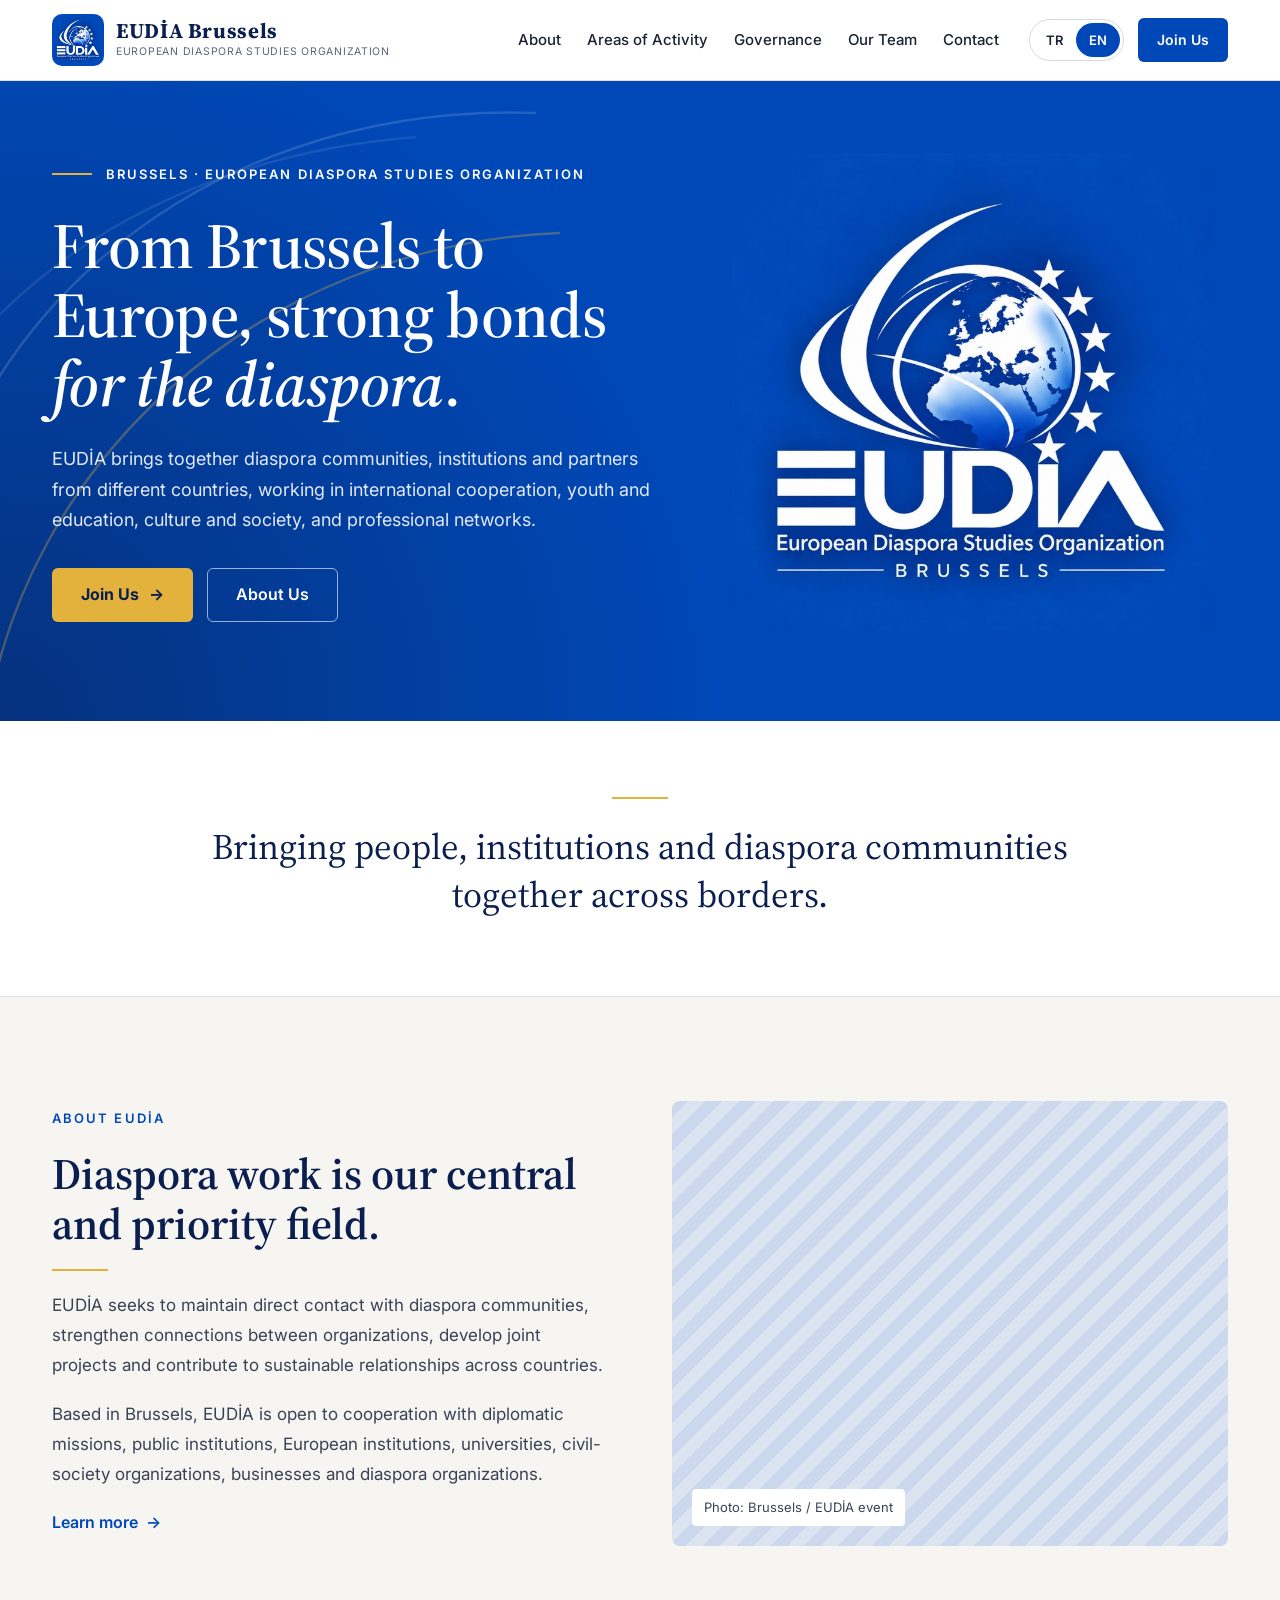
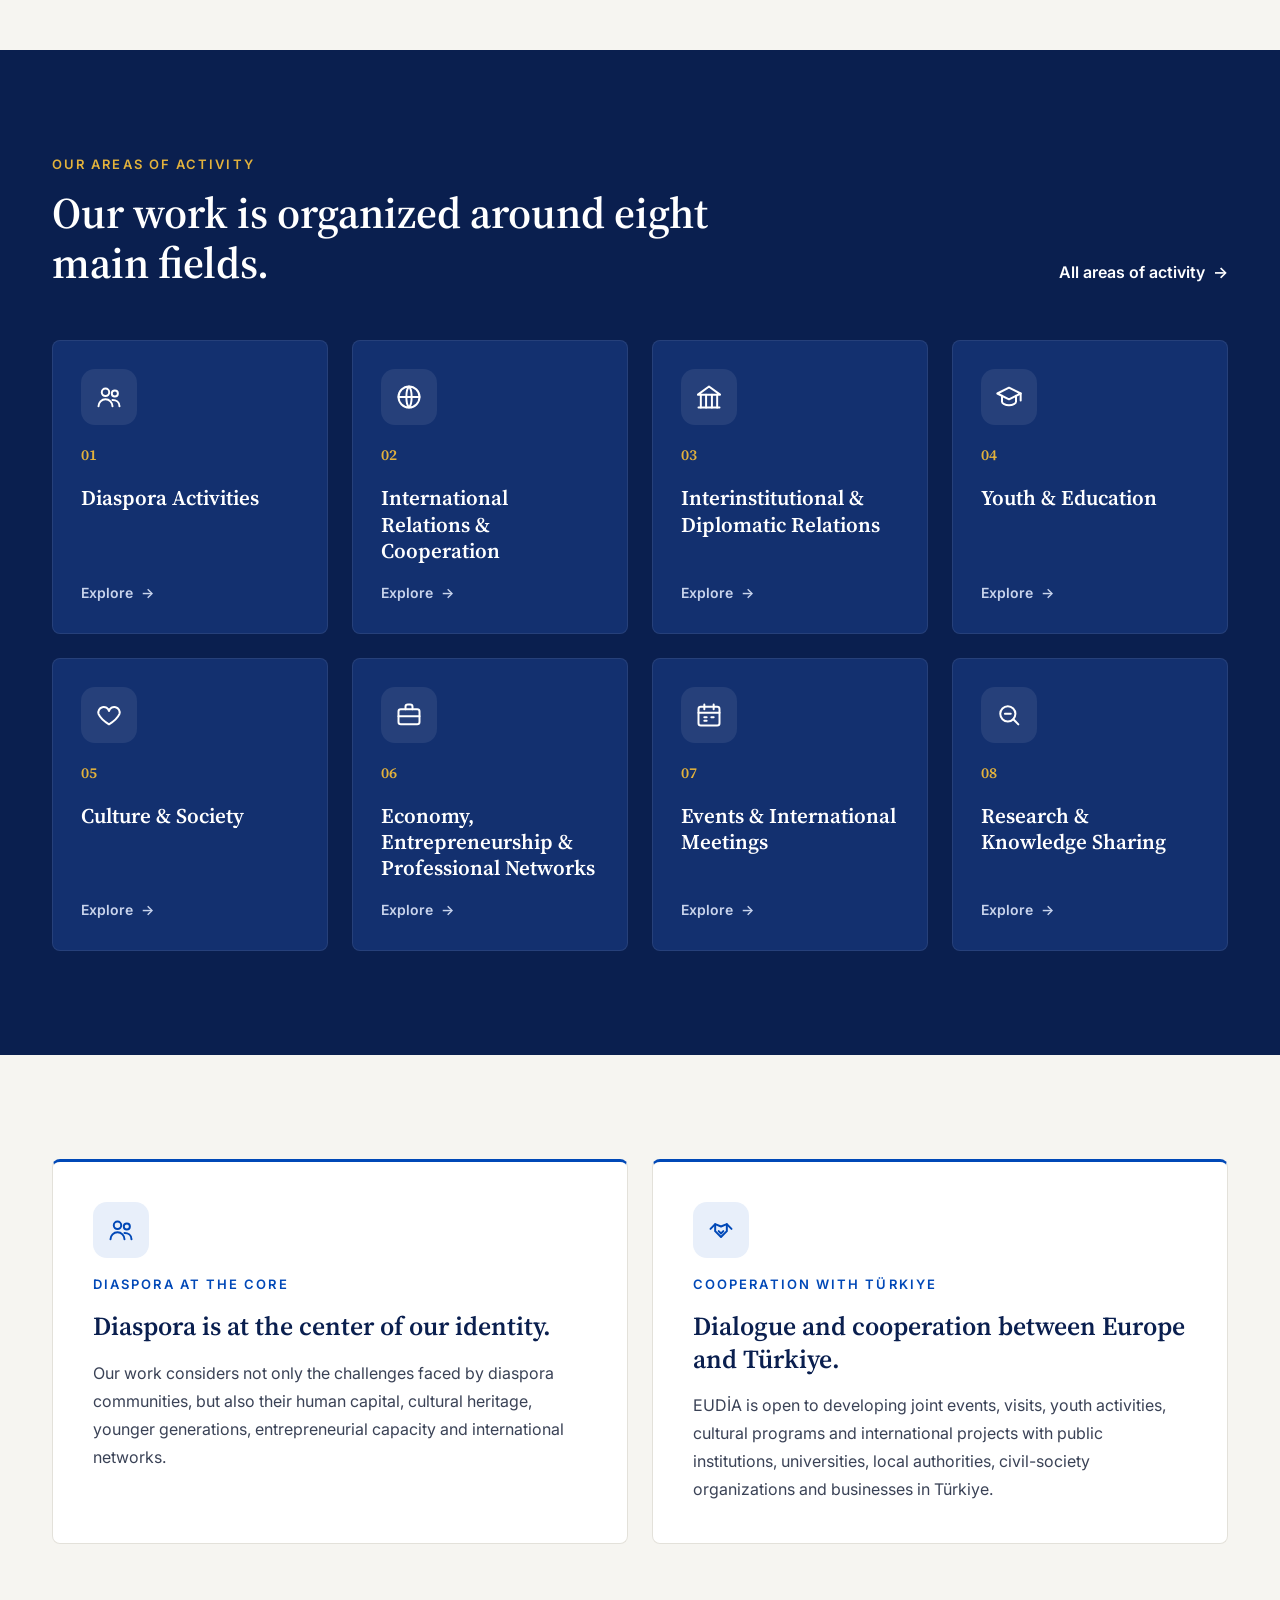
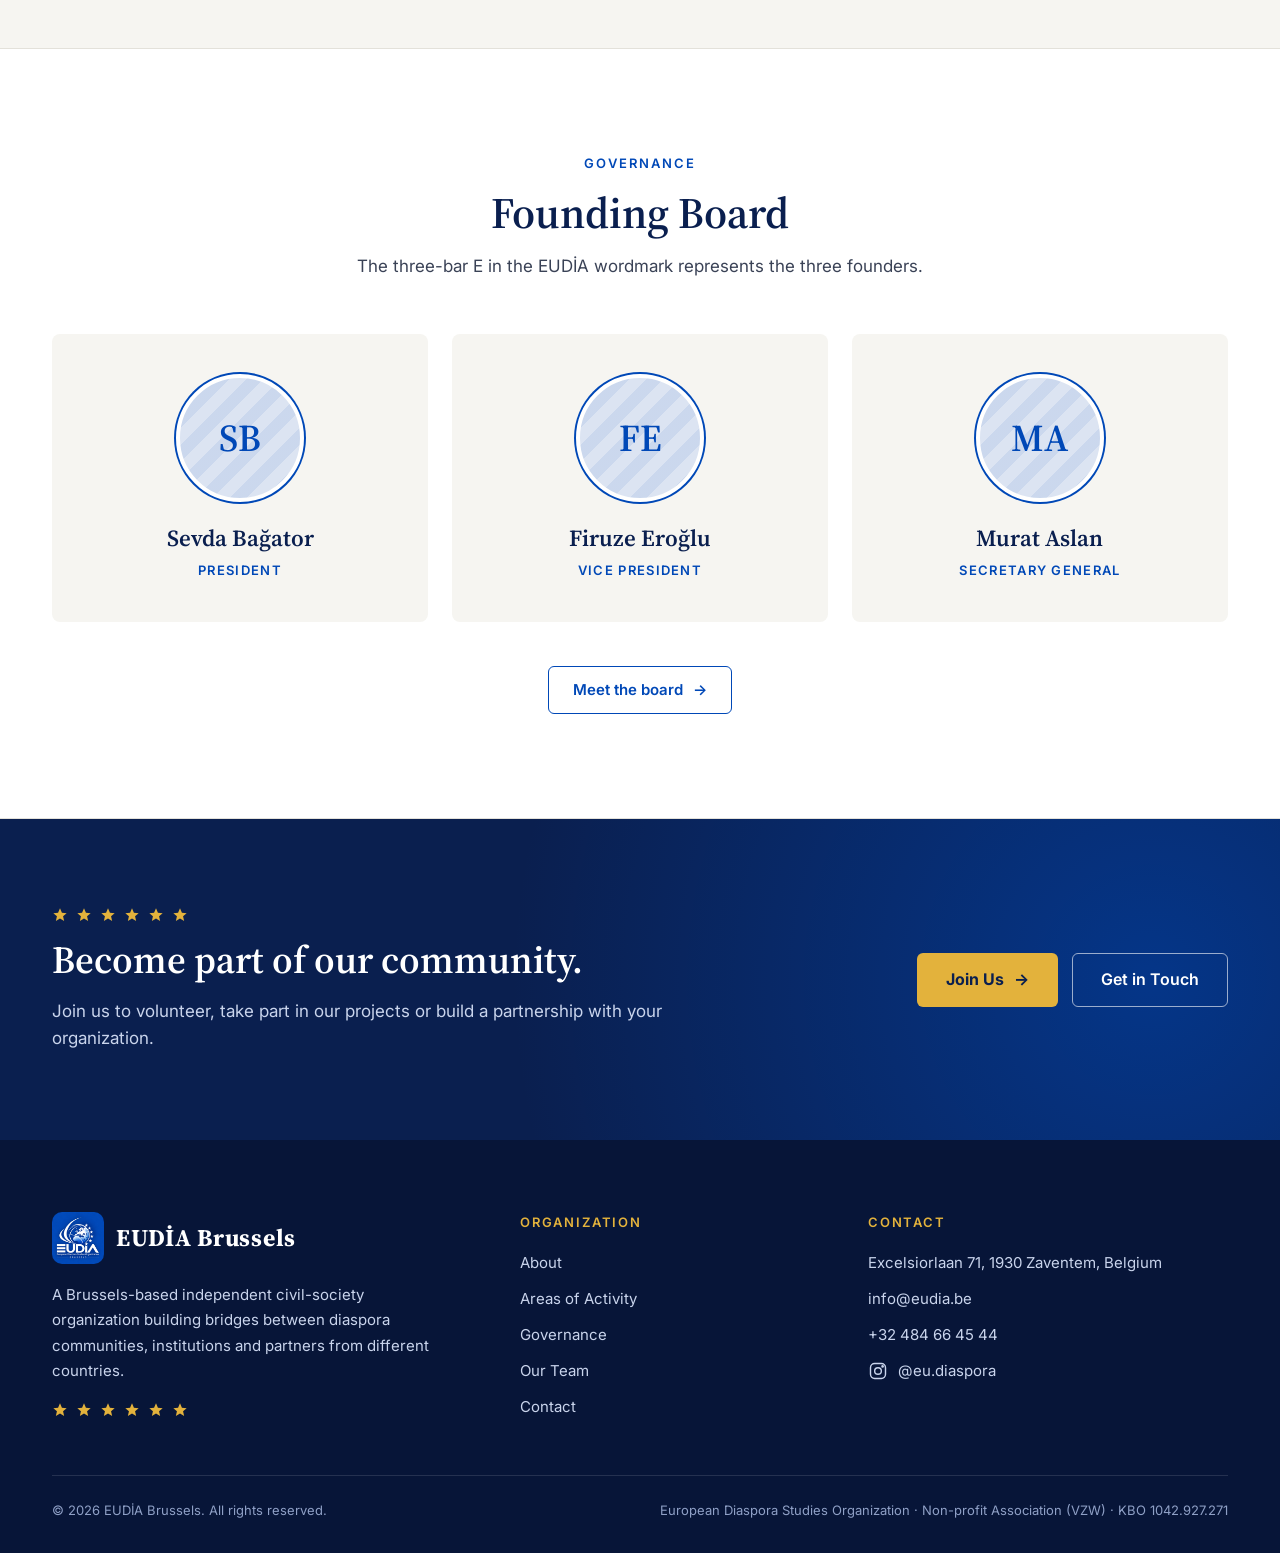
==== index.html @ 535f749c "Add files via upload" ====
<!DOCTYPE html>
<html lang="tr">
<head>
  <meta charset="UTF-8">
  <meta name="viewport" content="width=device-width, initial-scale=1">
  <title>EUDİA Brussels</title>
  <meta http-equiv="refresh" content="0; url=html/MainPage_tr.html">
  <link rel="icon" type="image/png" href="img/logo/favicon.png">
  <script>
    // Tarayıcı dili Türkçe değilse İngilizce sayfaya yönlendir
    (function () {
      var lang = (navigator.language || 'tr').toLowerCase();
      var target = lang.indexOf('tr') === 0 ? 'html/MainPage_tr.html' : 'html/MainPage_en.html';
      window.location.replace(target);
    })();
  </script>
</head>
<body>
  <p><a href="html/MainPage_tr.html">EUDİA Brussels — Türkçe</a> · <a href="html/MainPage_en.html">English</a></p>
</body>
</html>
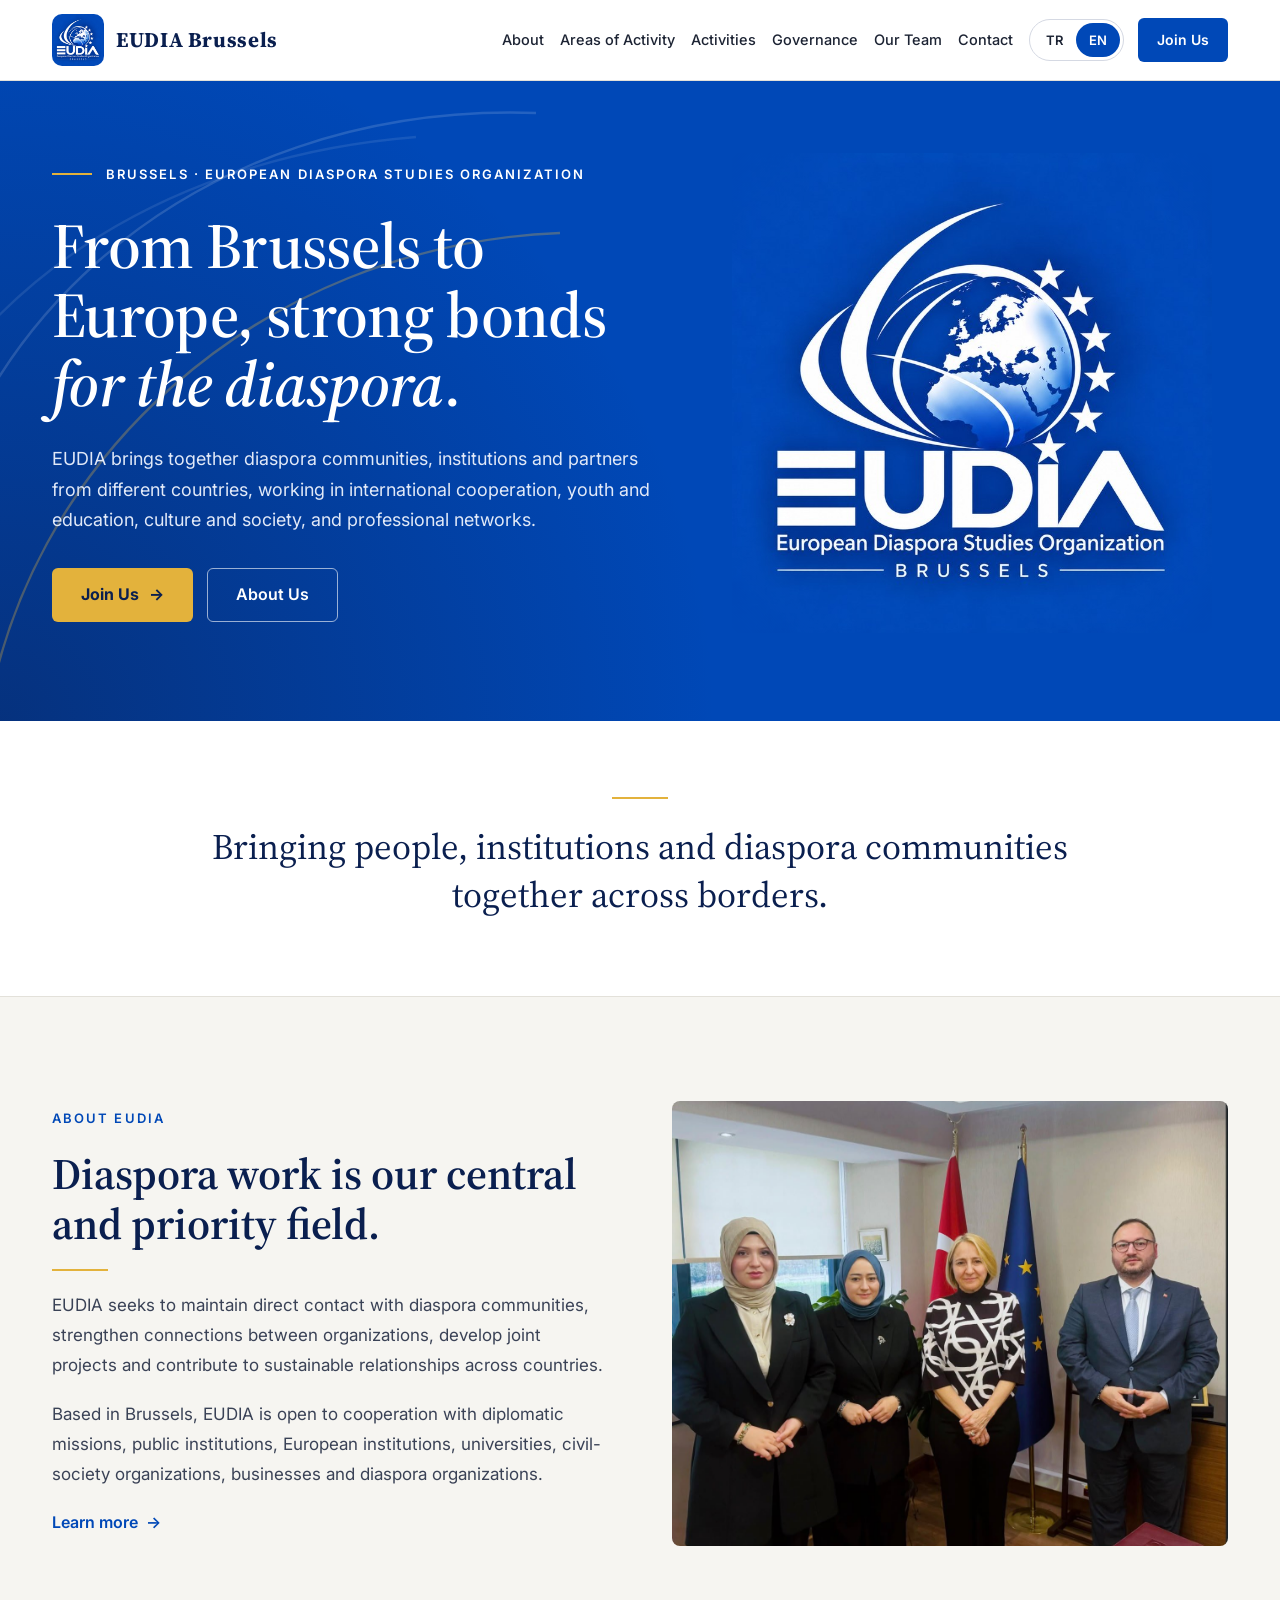
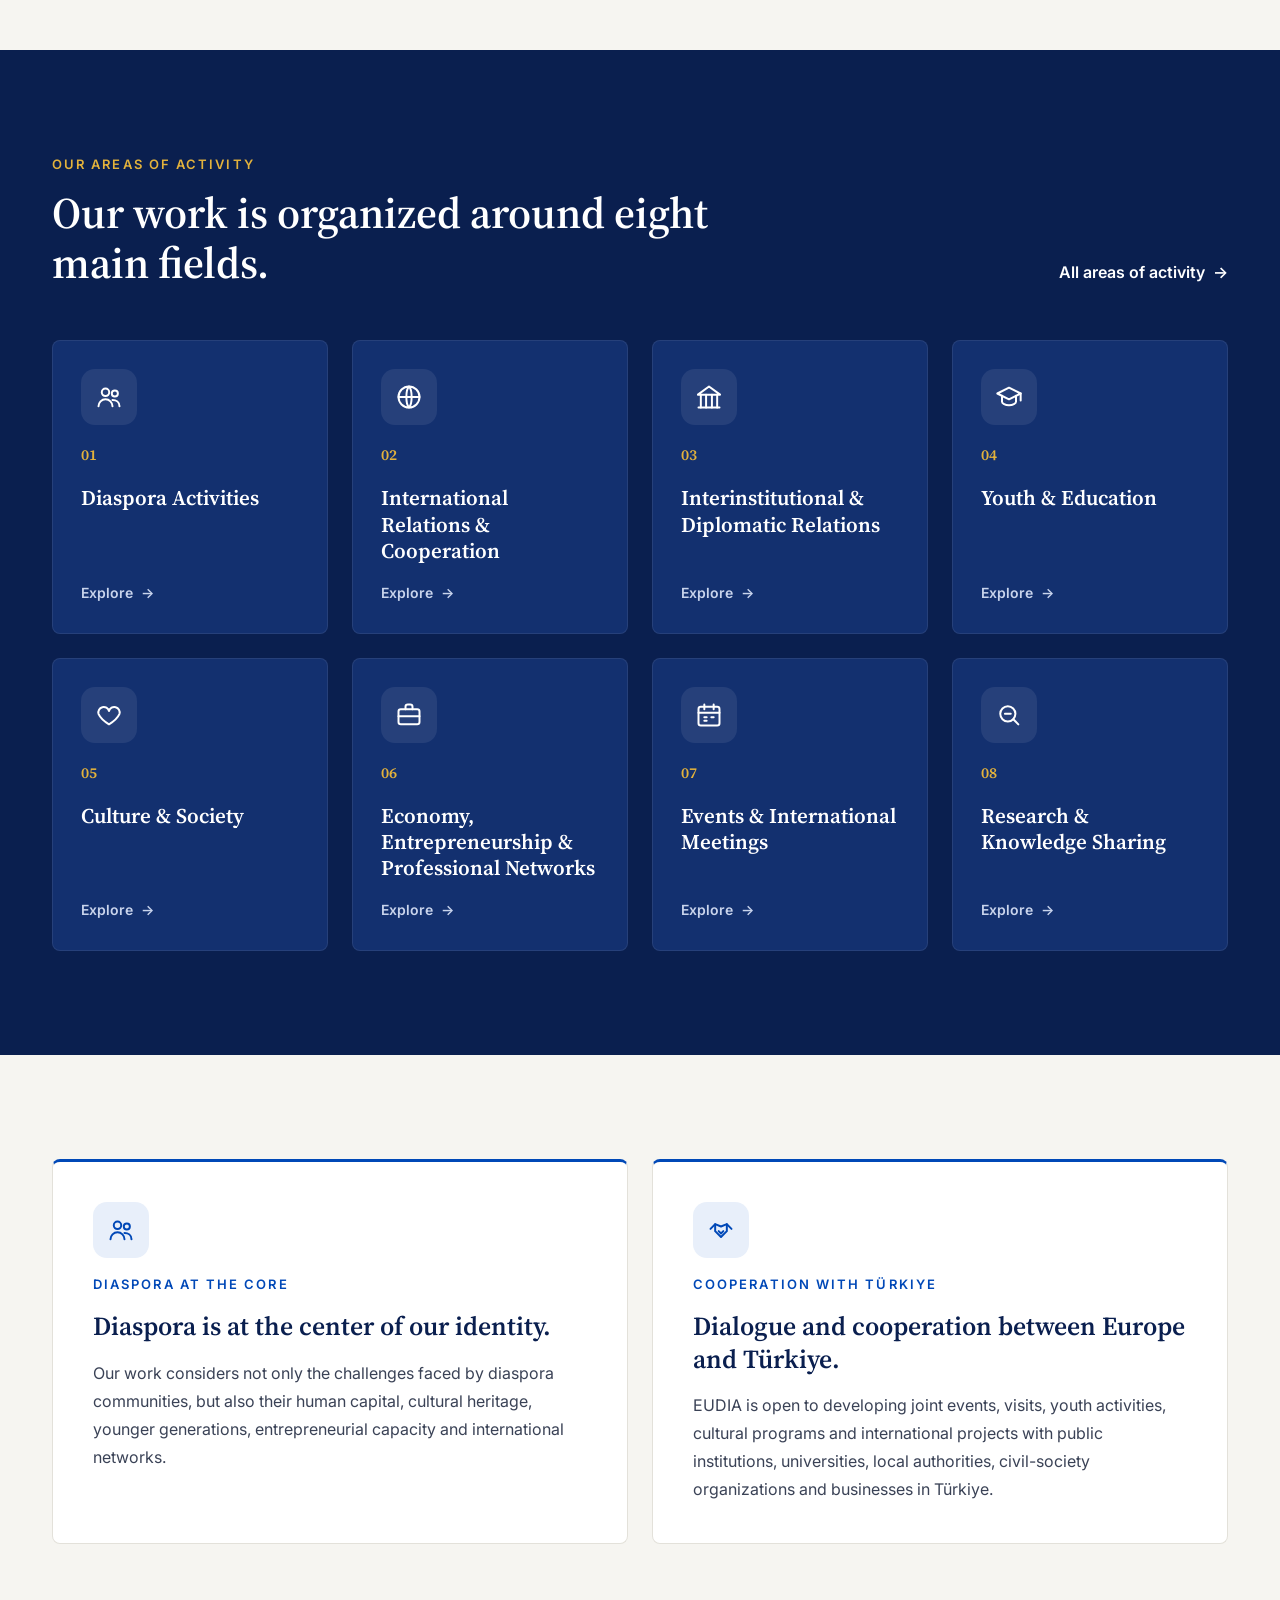
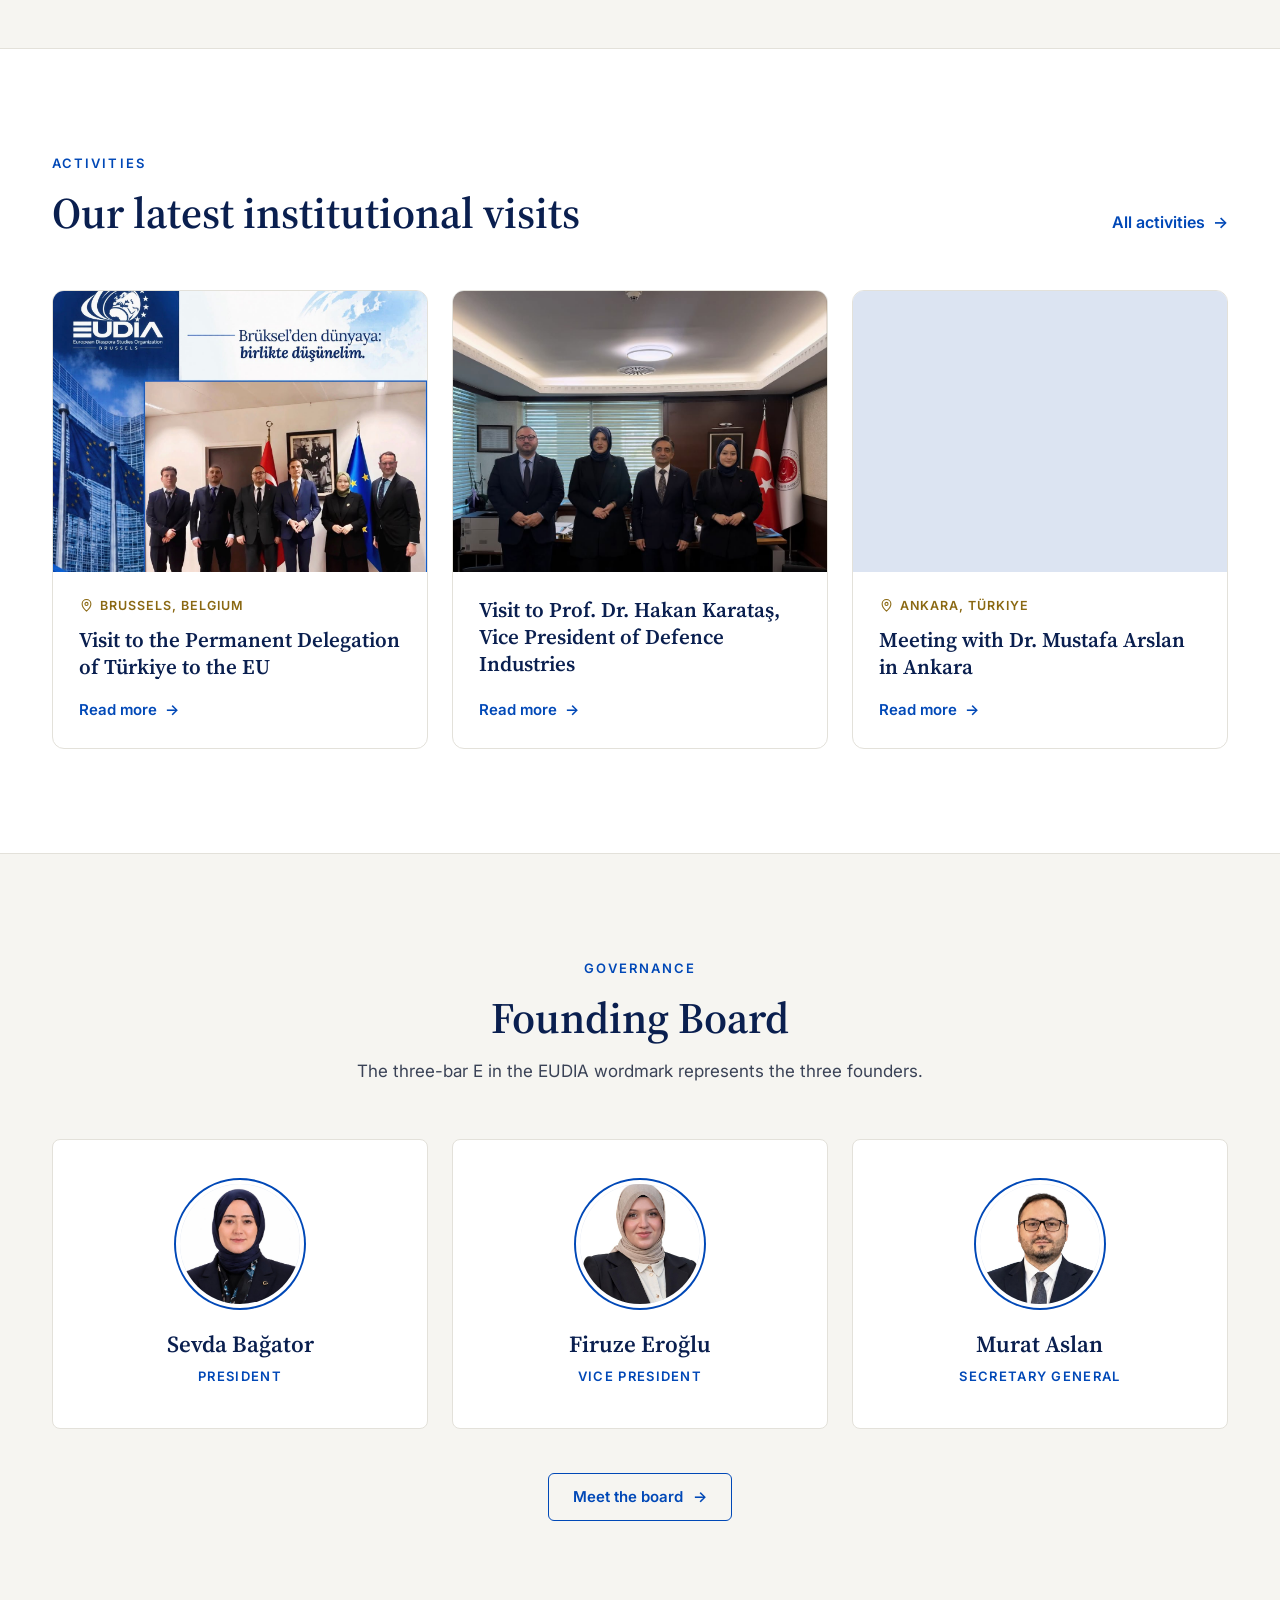
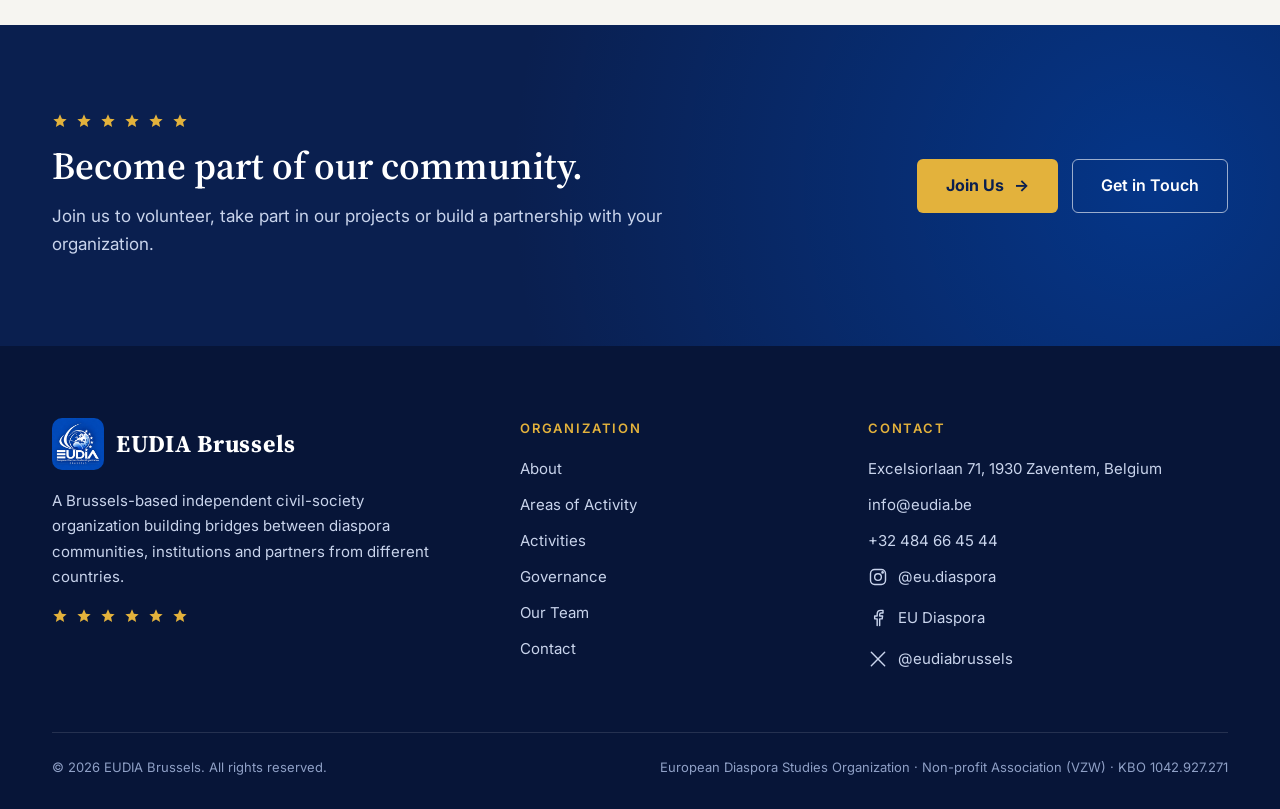
==== commit 98d7dcee: "Add files via upload" ====
--- a/index.html
+++ b/index.html
@@ -3,7 +3,7 @@
 <head>
   <meta charset="UTF-8">
   <meta name="viewport" content="width=device-width, initial-scale=1">
-  <title>EUDİA Brussels</title>
+  <title>EUDIA Brussels</title>
   <meta http-equiv="refresh" content="0; url=html/MainPage_tr.html">
   <link rel="icon" type="image/png" href="img/logo/favicon.png">
   <script>
@@ -16,6 +16,6 @@
   </script>
 </head>
 <body>
-  <p><a href="html/MainPage_tr.html">EUDİA Brussels — Türkçe</a> · <a href="html/MainPage_en.html">English</a></p>
+  <p><a href="html/MainPage_tr.html">EUDIA Brussels — Türkçe</a> · <a href="html/MainPage_en.html">English</a></p>
 </body>
 </html>
